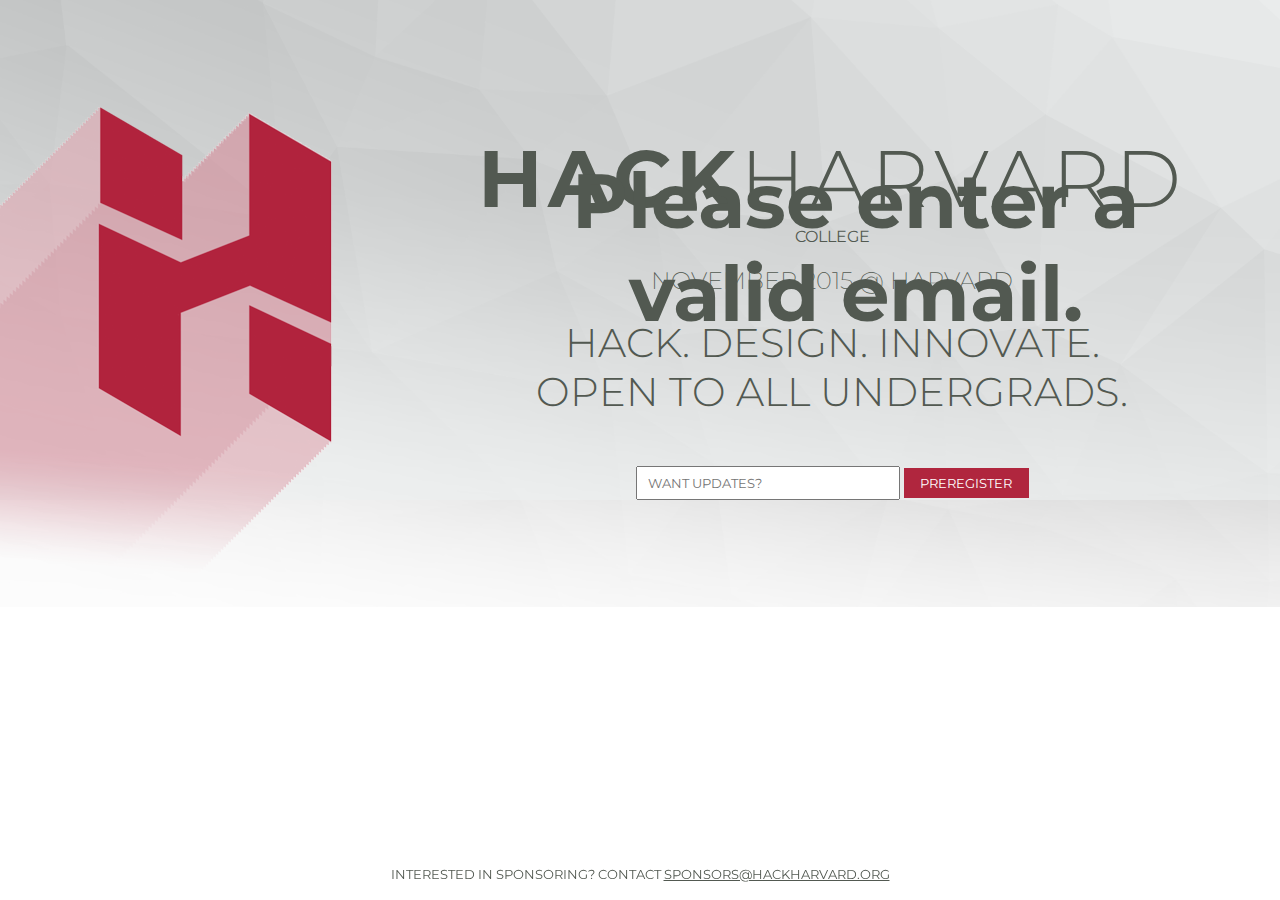
==== index.html @ fa5f6393 "test" ====
<!DOCTYPE html>
<html lang="en">
<head>
  <meta charset="utf-8">
  <meta http-equiv="X-UA-Compatible" content="IE=edge">
  <meta name="viewport" content="width=device-width, initial-scale=1">
  <meta name="description" content="HackHarvard - November 2015. Official page of the Harvard Hackathon">

  <title>HackHarvard</title>

  <link rel="stylesheet" href="//maxcdn.bootstrapcdn.com/font-awesome/4.3.0/css/font-awesome.min.css">
  <link rel="stylesheet" type="text/css" href="css/normalize.css">
  <link rel="stylesheet" type="text/css" href="css/main.css">
  <link href='//fonts.googleapis.com/css?family=Montserrat:400,700' rel='stylesheet' type='text/css'>
  <link rel="shortcut icon" href="img/logo-favicon.png" type="image/png">

  <!-- <link rel="apple-touch-icon" sizes="57x57" href="/apple-touch-icon-57x57.png">
  <link rel="apple-touch-icon" sizes="60x60" href="/apple-touch-icon-60x60.png">
  <link rel="apple-touch-icon" sizes="72x72" href="/apple-touch-icon-72x72.png">
  <link rel="apple-touch-icon" sizes="76x76" href="/apple-touch-icon-76x76.png">
  <link rel="apple-touch-icon" sizes="114x114" href="/apple-touch-icon-114x114.png">
  <link rel="apple-touch-icon" sizes="120x120" href="/apple-touch-icon-120x120.png">
  <link rel="apple-touch-icon" sizes="144x144" href="/apple-touch-icon-144x144.png">
  <link rel="apple-touch-icon" sizes="152x152" href="/apple-touch-icon-152x152.png">
  <link rel="apple-touch-icon" sizes="180x180" href="/apple-touch-icon-180x180.png">
  <link rel="icon" type="image/png" href="/favicon-32x32.png" sizes="32x32">
  <link rel="icon" type="image/png" href="/android-chrome-192x192.png" sizes="192x192">
  <link rel="icon" type="image/png" href="/favicon-96x96.png" sizes="96x96">
  <link rel="icon" type="image/png" href="/favicon-16x16.png" sizes="16x16">
  <link rel="manifest" href="/manifest.json">
  <meta name="msapplication-TileColor" content="#da532c">
  <meta name="msapplication-TileImage" content="/mstile-144x144.png">
  <meta name="theme-color" content="#ffffff"> -->
</head>

<body>
<header>
  <nav>
    <!-- placeholder for future expandability -->
  </nav>
</header>
<div id="wrapper">
  <div class="overlay">
    <section>
      <div id="logoWrapper">
        <img src="img/logoFinal.png" alt="Harvard Hackathon">
      </div>
      <div id="contentWrapper">
        <div id="validationHeader" class="fadeIn is-paused"><h1>Please enter a<br>valid email.</h1></div>
        <div class="frontPageHeading">
          <h1 id="primaryHeading" class="frontPageHeading"><span style="font-weight: 700">Hack</span><span
            style="font-weight:300">Harvard</span></h1><span>College</span>

          <h3 id="secondaryHeading" class="frontPageHeading">November 2015 @ Harvard</h3>

          <h2 id="tertiaryHeading" class="frontPageHeading">Hack. Design. Innovate.<br>Open To All Undergrads.
          </h2>
        </div>

        <form id="registration"
              action="//hackharvard.us11.list-manage.com/subscribe/post?u=c583025da1175423ed1d36b11&amp;id=26d9147d6b"
              method="post" name="mc-embedded-subscribe-form" class="validate" target="_blank" novalidate>
          <div id="mc_embed_signup_scroll">

            <label style="display: none;" for="emailForm">Email Address</label>
            <input id="emailForm" type="email" value="" name="EMAIL" class="required email"
                   placeholder="Want Updates?">

            <!-- real people should not fill this in and expect good things - do not remove this or risk form bot signups-->
            <div style="position: absolute; left: -5000px;">
              <input type="text" name="b_c583025da1175423ed1d36b11_26d9147d6b" tabindex="-1" value="">
            </div>
            <input type="submit" value="Preregister" name="subscribe" id="buttonForm" class="button">
          </div>
        </form>

      </div>
    </section>
    <footer>
      <p id="footerContact" class="frontPageHeading">Interested in sponsoring? Contact
        <a href="mailto:sponsors@hackharvard.org">sponsors@hackharvard.org</a>
      </p>
    </footer>
  </div>
</div>

</body>
</html>
---- css/main.css ----
/* CSS Main - Copyright, Jason Herrmann, June 5th, 2015 */
/* MAIN PAGE FORMATTING */
#wrapper {
  width: 100%;
  height: 100%;
  position: relative;
  margin: 0;
  padding: 0;
  background: url("../img/background-gradient.png") center center no-repeat;
  text-align: center;
  background-size: cover;
  overflow: hidden;
  z-index: 0;
}

.overlay {
  padding-top: 8%;
  position: relative;
  width: 100%;
  height: 100%;
  content: ' ';
  background-color: rgba(236, 240, 241, .55);
  z-index: 1;
  font-family: 'Montserrat', sans-serif;
  font-weight: 400;
}

#contentWrapper {
  position: relative;
  max-width: 70%;
  margin: 0;
  margin-left: 30%;
  -moz-animation-duration: 1s;
  -webkit-animation-duration: 1s;
  animation-duration: 1s;
  -moz-animation-name: headersEntrance;
  -webkit-animation-name: headersEntrance;
  animation-name: headersEntrance;
  z-index: 4;
}

#centralHeaderCover {
  position: absolute;
  opacity: 1;
  margin-left: 15%;
  color: rgba(82, 89, 81, 1);
  font-size: 74px;
}

#centralHeaderError {
  margin-left: -10%;
  font-size: 64px;
}

#validationHeader {
  position: absolute;
  z-index: 3;
  opacity: 1;
  margin-left: 21%;
  font-size: 2.4em;
  color: rgba(82, 89, 81, 1);
}

#returnButton {
  position: absolute;
  width: 50px;
  height: 50px;
  opacity: 1;
  margin-left: 48%;
  margin-top: 30%;
  color: rgba(82, 89, 81, 1);
}

a {
  color: inherit;
}

a:visited {
  color: inherit;
}

/* FORM SECTION */
input {
  text-transform: uppercase;
  line-height: normal;
  font-size: .8em;
}

#emailForm {
  width: 250px;
  height: 30px;
  padding: 0;
  padding-left: 10px;
  color: #5F605E;
}

#buttonForm {
  color: #FFFFFF;
  width: 125px;
  font-size: .8em;
  height: 30px;
  padding: 0;
  background: rgba(176, 38, 62, 1);
  border: none;
}

/* HEADING SECTION */
.frontPageHeading {
  color: rgba(82, 89, 81, 1);
  padding-top: 5px;
  margin: 0;
  text-transform: uppercase;
}

#primaryHeading {
  margin-top: 2%;
  font-size: 80px;
  font-weight: 400;
  letter-spacing: 5px;
}

#secondaryHeading {
  margin: 2%;
  margin-top: 15px;
  font-size: 24px;
  font-weight: 200;
}

#tertiaryHeading {
  font-size: 40px;
  margin-bottom: 50px;
  font-weight: 300;
}

/* LOGO SECTION */
#logoWrapper {
  position: relative;
  max-width: 30%;
  height: auto;
  margin-left: 0;
  margin-top: -4%;
  float: left;
  z-index: 4;
  -moz-animation-duration: 1.5s;
  -webkit-animation-duration: 1.5s;
  animation-duration: 1.5s;
  -moz-animation-name: logoEntrance;
  -webkit-animation-name: logoEntrance;
  animation-name: logoEntrance;
}

/* FOOTER SECTION */
footer {
  color: rgba(82, 89, 81, 1);
  font-size: .8em;
  margin-top: 13%;
  position: fixed;
  left: 0;
  right: 0;
  bottom: 2%;
}

#responsePage {
  position: absolute;
  margin-top: 30.1%;
  margin-left: 31.85%;
}

/* animation controllers */
.fadeIn {
  -moz-animation-duration: 1s;
  -webkit-animation-duration: 1s;
  animation-duration: 1s;
  -moz-animation-name: appear;
  -webkit-animation-name: appear;
  animation-name: appear;
}

.fadeOut {
  -moz-animation-duration: 1s;
  -webkit-animation-duration: 1s;
  animation-duration: 1s;
  -moz-animation-name: disappear;
  -webkit-animation-name: disappear;
  animation-name: disappear;
}

.is-paused {
  -moz-animation-play-state: paused;
  -webkit-animation-play-state: paused;
  animation-play-state: paused;
}

/* animations! - heare, we will use the css3 keyframes approach to animate sliding */
@keyframes headersEntrance {
  from {
    margin-left: 100%;
    width: 400%;
  }
  to {
    margin-left: 30%;
    width: 100%;
  }
}

@-moz-keyframes headersEntrance {
  from {
    margin-left: 100%;
    width: 400%;
  }
  to {
    margin-left: 30%;
    width: 100%;
  }
}

@-webkit-keyframes headersEntrance {
  from {
    margin-left: 100%;
    width: 400%;
  }
  to {
    margin-left: 30%;
    width: 100%;
  }
}

@keyframes logoEntrance {
  from {
    opacity: 0;
    margin-left: -50%;
  }
  to {
    opacity: 1;
    margin-left: 0;
  }
}

@-moz-keyframes logoEntrance {
  from {
    opacity: 0;
    margin-left: -50%;
  }
  to {
    opacity: 1;
    margin-left: 0;
  }
}

@-webkit-keyframes logoEntrance {
  from {
    opacity: 0;
    margin-left: -50%;
  }
  to {
    opacity: 1;
    margin-left: 0;
  }
}

@keyframes disappear {
  from {
    opacity: 1;
  }
  to {
    opacity: 0;
  }
}

@-moz-keyframes disappear {
  from {
    opacity: 1;
  }
  to {
    opacity: 0;
  }
}

@-webkit-keyframes disappear {
  from {
    opacity: 1;
  }
  to {
    opacity: 0;
  }
}

@keyframes appear {
  from {
    opacity: 0;
  }
  to {
    opacity: 1;
  }
}

@-moz-keyframes appear {
  from {
    opacity: 0;
  }
  to {
    opacity: 1;
  }
}

@-webkit-keyframes appear {
  from {
    opacity: 0;
  }
  to {
    opacity: 1;
  }
}
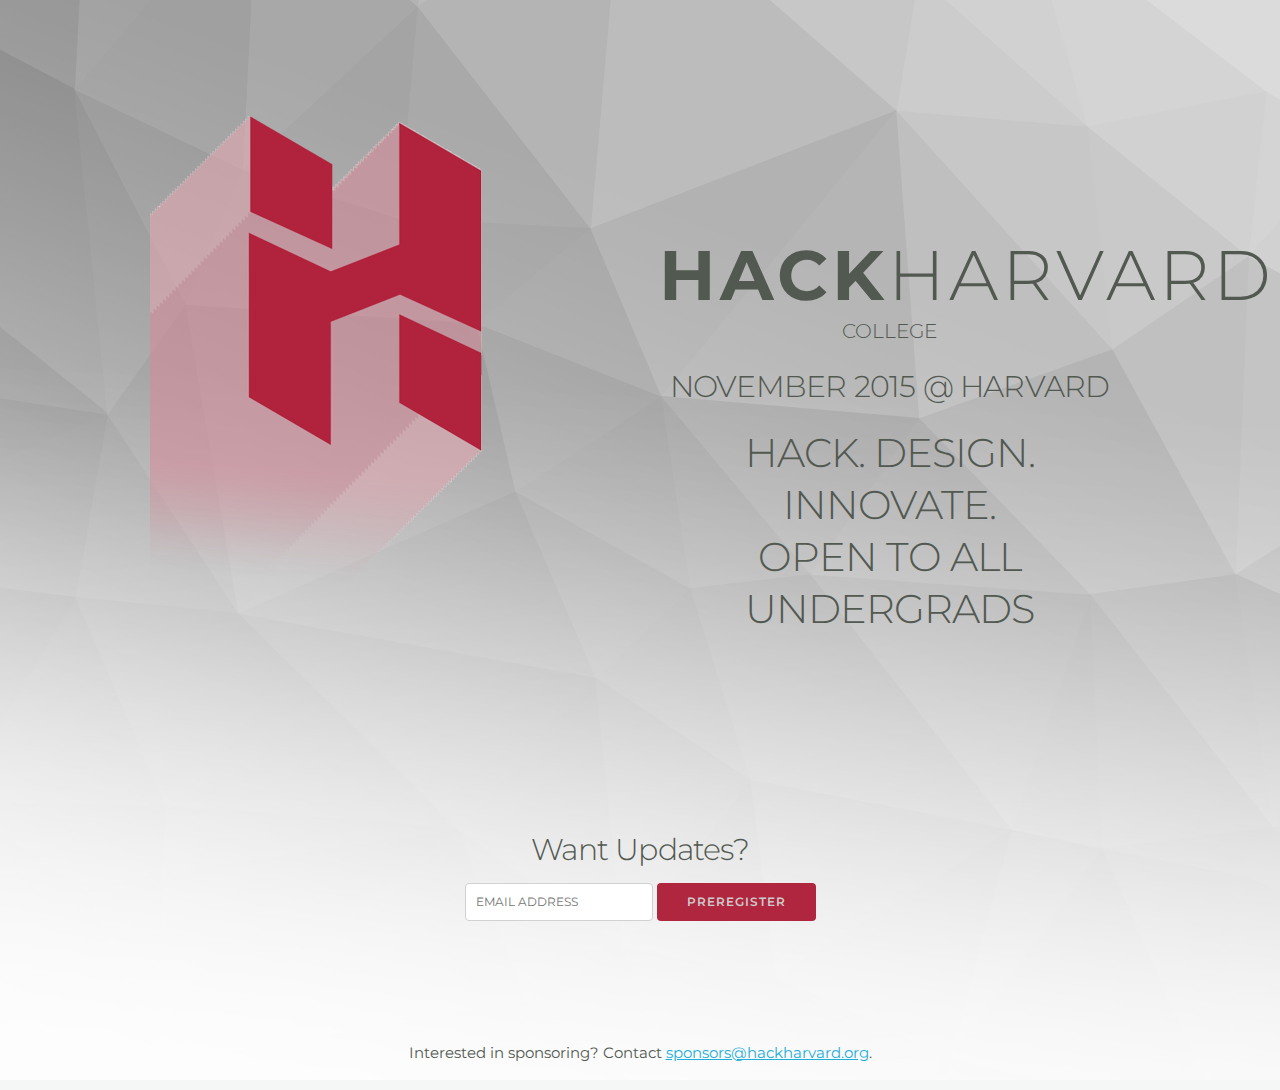
==== commit c808c33f: "Rewrite with skeleton" ====
--- a/index.html
+++ b/index.html
@@ -2,87 +2,77 @@
 <html lang="en">
 <head>
   <meta charset="utf-8">
+  <title>HackHarvard</title>
+
   <meta http-equiv="X-UA-Compatible" content="IE=edge">
   <meta name="viewport" content="width=device-width, initial-scale=1">
   <meta name="description" content="HackHarvard - November 2015. Official page of the Harvard Hackathon">
+  <meta name="author" content="HackHarvard College">
 
-  <title>HackHarvard</title>
+  <link rel="stylesheet" type="text/css" href="css/normalize.css">
+  <link rel="stylesheet" type="text/css" href="css/skeleton.css">
+  <link rel="stylesheet" type="text/css" href="css/main.css">
 
-  <link rel="stylesheet" href="//maxcdn.bootstrapcdn.com/font-awesome/4.3.0/css/font-awesome.min.css">
-  <link rel="stylesheet" type="text/css" href="css/normalize.css">
-  <link rel="stylesheet" type="text/css" href="css/main.css">
   <link href='//fonts.googleapis.com/css?family=Montserrat:400,700' rel='stylesheet' type='text/css'>
-  <link rel="shortcut icon" href="img/logo-favicon.png" type="image/png">
 
-  <!-- <link rel="apple-touch-icon" sizes="57x57" href="/apple-touch-icon-57x57.png">
-  <link rel="apple-touch-icon" sizes="60x60" href="/apple-touch-icon-60x60.png">
-  <link rel="apple-touch-icon" sizes="72x72" href="/apple-touch-icon-72x72.png">
-  <link rel="apple-touch-icon" sizes="76x76" href="/apple-touch-icon-76x76.png">
-  <link rel="apple-touch-icon" sizes="114x114" href="/apple-touch-icon-114x114.png">
-  <link rel="apple-touch-icon" sizes="120x120" href="/apple-touch-icon-120x120.png">
-  <link rel="apple-touch-icon" sizes="144x144" href="/apple-touch-icon-144x144.png">
-  <link rel="apple-touch-icon" sizes="152x152" href="/apple-touch-icon-152x152.png">
-  <link rel="apple-touch-icon" sizes="180x180" href="/apple-touch-icon-180x180.png">
-  <link rel="icon" type="image/png" href="/favicon-32x32.png" sizes="32x32">
-  <link rel="icon" type="image/png" href="/android-chrome-192x192.png" sizes="192x192">
-  <link rel="icon" type="image/png" href="/favicon-96x96.png" sizes="96x96">
-  <link rel="icon" type="image/png" href="/favicon-16x16.png" sizes="16x16">
+  <link rel="shortcut" href="img/logo-favicon.png" type="image/png">
+  <link rel="apple-touch-icon" sizes="57x57" href="/favicons/apple-touch-icon-57x57.png">
+  <link rel="apple-touch-icon" sizes="60x60" href="/favicons/apple-touch-icon-60x60.png">
+  <link rel="apple-touch-icon" sizes="72x72" href="/favicons/apple-touch-icon-72x72.png">
+  <link rel="apple-touch-icon" sizes="76x76" href="/favicons/apple-touch-icon-76x76.png">
+  <link rel="apple-touch-icon" sizes="114x114" href="/favicons/apple-touch-icon-114x114.png">
+  <link rel="apple-touch-icon" sizes="120x120" href="/favicons/apple-touch-icon-120x120.png">
+  <link rel="apple-touch-icon" sizes="144x144" href="/favicons/apple-touch-icon-144x144.png">
+  <link rel="apple-touch-icon" sizes="152x152" href="/favicons/apple-touch-icon-152x152.png">
+  <link rel="apple-touch-icon" sizes="180x180" href="/favicons/apple-touch-icon-180x180.png">
+  <link rel="icon" type="image/png" href="/favicons/favicon-32x32.png" sizes="32x32">
+  <link rel="icon" type="image/png" href="/favicons/android-chrome-192x192.png" sizes="192x192">
+  <link rel="icon" type="image/png" href="/favicons/favicon-96x96.png" sizes="96x96">
+  <link rel="icon" type="image/png" href="/favicons/favicon-16x16.png" sizes="16x16">
   <link rel="manifest" href="/manifest.json">
   <meta name="msapplication-TileColor" content="#da532c">
-  <meta name="msapplication-TileImage" content="/mstile-144x144.png">
-  <meta name="theme-color" content="#ffffff"> -->
+  <meta name="msapplication-TileImage" content="/favicons/mstile-144x144.png">
+  <meta name="theme-color" content="#ffffff">
 </head>
+<body>
 
-<body>
-<header>
-  <nav>
-    <!-- placeholder for future expandability -->
-  </nav>
-</header>
-<div id="wrapper">
-  <div class="overlay">
-    <section>
-      <div id="logoWrapper">
-        <img src="img/logoFinal.png" alt="Harvard Hackathon">
+<section class="section hero">
+  <div class="container">
+    <div class="row">
+      <div class="one-half column">
+        <img class="logo" src="img/logo.png" alt="HackHarvard Logo">
       </div>
-      <div id="contentWrapper">
-        <div id="validationHeader" class="fadeIn is-paused"><h1>Please enter a<br>valid email.</h1></div>
-        <div class="frontPageHeading">
-          <h1 id="primaryHeading" class="frontPageHeading"><span style="font-weight: 700">Hack</span><span
-            style="font-weight:300">Harvard</span></h1><span>College</span>
+      <div class="one-half column u-pull-right headings">
+        <h2 class="title"><strong>Hack</strong>Harvard</h2>
+        <h6 class="small">College</h6>
+        <h4 class="date">November 2015 @ Harvard</h4>
 
-          <h3 id="secondaryHeading" class="frontPageHeading">November 2015 @ Harvard</h3>
+        <h3 class="tagline">Hack. Design. Innovate.<br>Open To All Undergrads</h3>
+      </div>
+    </div>
+  </div>
+</section>
 
-          <h2 id="tertiaryHeading" class="frontPageHeading">Hack. Design. Innovate.<br>Open To All Undergrads.
-          </h2>
-        </div>
+<section class="section signup">
+  <div class="container">
+    <h4 class="section-heading">Want Updates?</h4>
 
-        <form id="registration"
-              action="//hackharvard.us11.list-manage.com/subscribe/post?u=c583025da1175423ed1d36b11&amp;id=26d9147d6b"
-              method="post" name="mc-embedded-subscribe-form" class="validate" target="_blank" novalidate>
-          <div id="mc_embed_signup_scroll">
+    <form action="//hackharvard.us11.list-manage.com/subscribe/post?u=c583025da1175423ed1d36b11&amp;id=26d9147d6b"
+          method="post" name="mc-embedded-subscribe-form" target="_blank" novalidate>
+      <input type="email" value="" name="EMAIL" placeholder="Email Address">
 
-            <label style="display: none;" for="emailForm">Email Address</label>
-            <input id="emailForm" type="email" value="" name="EMAIL" class="required email"
-                   placeholder="Want Updates?">
+      <!-- real people should not fill this in and expect good things - do not remove this or risk form bot signups-->
+      <div style="position: absolute; left: -5000px;">
+        <input type="text" name="b_c583025da1175423ed1d36b11_26d9147d6b" tabindex="-1" value="">
+      </div>
+      <input type="submit" value="Preregister" name="subscribe" class="button">
+    </form>
+  </div>
+</section>
 
-            <!-- real people should not fill this in and expect good things - do not remove this or risk form bot signups-->
-            <div style="position: absolute; left: -5000px;">
-              <input type="text" name="b_c583025da1175423ed1d36b11_26d9147d6b" tabindex="-1" value="">
-            </div>
-            <input type="submit" value="Preregister" name="subscribe" id="buttonForm" class="button">
-          </div>
-        </form>
-
-      </div>
-    </section>
-    <footer>
-      <p id="footerContact" class="frontPageHeading">Interested in sponsoring? Contact
-        <a href="mailto:sponsors@hackharvard.org">sponsors@hackharvard.org</a>
-      </p>
-    </footer>
-  </div>
-</div>
+<footer>
+  <p>Interested in sponsoring? Contact <a href="mailto:sponsors@hackharvard.org">sponsors@hackharvard.org</a>.</p>
+</footer>
 
 </body>
 </html>
--- a/css/skeleton.css
+++ b/css/skeleton.css
@@ -0,0 +1,418 @@
+/*
+* Skeleton V2.0.4
+* Copyright 2014, Dave Gamache
+* www.getskeleton.com
+* Free to use under the MIT license.
+* http://www.opensource.org/licenses/mit-license.php
+* 12/29/2014
+*/
+
+
+/* Table of contents
+––––––––––––––––––––––––––––––––––––––––––––––––––
+- Grid
+- Base Styles
+- Typography
+- Links
+- Buttons
+- Forms
+- Lists
+- Code
+- Tables
+- Spacing
+- Utilities
+- Clearing
+- Media Queries
+*/
+
+
+/* Grid
+–––––––––––––––––––––––––––––––––––––––––––––––––– */
+.container {
+  position: relative;
+  width: 100%;
+  max-width: 960px;
+  margin: 0 auto;
+  padding: 0 20px;
+  box-sizing: border-box; }
+.column,
+.columns {
+  width: 100%;
+  float: left;
+  box-sizing: border-box; }
+
+/* For devices larger than 400px */
+@media (min-width: 400px) {
+  .container {
+    width: 85%;
+    padding: 0; }
+}
+
+/* For devices larger than 550px */
+@media (min-width: 550px) {
+  .container {
+    width: 80%; }
+  .column,
+  .columns {
+    margin-left: 4%; }
+  .column:first-child,
+  .columns:first-child {
+    margin-left: 0; }
+
+  .one.column,
+  .one.columns                    { width: 4.66666666667%; }
+  .two.columns                    { width: 13.3333333333%; }
+  .three.columns                  { width: 22%;            }
+  .four.columns                   { width: 30.6666666667%; }
+  .five.columns                   { width: 39.3333333333%; }
+  .six.columns                    { width: 48%;            }
+  .seven.columns                  { width: 56.6666666667%; }
+  .eight.columns                  { width: 65.3333333333%; }
+  .nine.columns                   { width: 74.0%;          }
+  .ten.columns                    { width: 82.6666666667%; }
+  .eleven.columns                 { width: 91.3333333333%; }
+  .twelve.columns                 { width: 100%; margin-left: 0; }
+
+  .one-third.column               { width: 30.6666666667%; }
+  .two-thirds.column              { width: 65.3333333333%; }
+
+  .one-half.column                { width: 48%; }
+
+  /* Offsets */
+  .offset-by-one.column,
+  .offset-by-one.columns          { margin-left: 8.66666666667%; }
+  .offset-by-two.column,
+  .offset-by-two.columns          { margin-left: 17.3333333333%; }
+  .offset-by-three.column,
+  .offset-by-three.columns        { margin-left: 26%;            }
+  .offset-by-four.column,
+  .offset-by-four.columns         { margin-left: 34.6666666667%; }
+  .offset-by-five.column,
+  .offset-by-five.columns         { margin-left: 43.3333333333%; }
+  .offset-by-six.column,
+  .offset-by-six.columns          { margin-left: 52%;            }
+  .offset-by-seven.column,
+  .offset-by-seven.columns        { margin-left: 60.6666666667%; }
+  .offset-by-eight.column,
+  .offset-by-eight.columns        { margin-left: 69.3333333333%; }
+  .offset-by-nine.column,
+  .offset-by-nine.columns         { margin-left: 78.0%;          }
+  .offset-by-ten.column,
+  .offset-by-ten.columns          { margin-left: 86.6666666667%; }
+  .offset-by-eleven.column,
+  .offset-by-eleven.columns       { margin-left: 95.3333333333%; }
+
+  .offset-by-one-third.column,
+  .offset-by-one-third.columns    { margin-left: 34.6666666667%; }
+  .offset-by-two-thirds.column,
+  .offset-by-two-thirds.columns   { margin-left: 69.3333333333%; }
+
+  .offset-by-one-half.column,
+  .offset-by-one-half.columns     { margin-left: 52%; }
+
+}
+
+
+/* Base Styles
+–––––––––––––––––––––––––––––––––––––––––––––––––– */
+/* NOTE
+html is set to 62.5% so that all the REM measurements throughout Skeleton
+are based on 10px sizing. So basically 1.5rem = 15px :) */
+html {
+  font-size: 62.5%; }
+body {
+  font-size: 1.5em; /* currently ems cause chrome bug misinterpreting rems on body element */
+  line-height: 1.6;
+  font-weight: 400;
+  font-family: "Raleway", "HelveticaNeue", "Helvetica Neue", Helvetica, Arial, sans-serif;
+  color: #222; }
+
+
+/* Typography
+–––––––––––––––––––––––––––––––––––––––––––––––––– */
+h1, h2, h3, h4, h5, h6 {
+  margin-top: 0;
+  margin-bottom: 2rem;
+  font-weight: 300; }
+h1 { font-size: 4.0rem; line-height: 1.2;  letter-spacing: -.1rem;}
+h2 { font-size: 3.6rem; line-height: 1.25; letter-spacing: -.1rem; }
+h3 { font-size: 3.0rem; line-height: 1.3;  letter-spacing: -.1rem; }
+h4 { font-size: 2.4rem; line-height: 1.35; letter-spacing: -.08rem; }
+h5 { font-size: 1.8rem; line-height: 1.5;  letter-spacing: -.05rem; }
+h6 { font-size: 1.5rem; line-height: 1.6;  letter-spacing: 0; }
+
+/* Larger than phablet */
+@media (min-width: 550px) {
+  h1 { font-size: 5.0rem; }
+  h2 { font-size: 4.2rem; }
+  h3 { font-size: 3.6rem; }
+  h4 { font-size: 3.0rem; }
+  h5 { font-size: 2.4rem; }
+  h6 { font-size: 1.5rem; }
+}
+
+p {
+  margin-top: 0; }
+
+
+/* Links
+–––––––––––––––––––––––––––––––––––––––––––––––––– */
+a {
+  color: #1EAEDB; }
+a:hover {
+  color: #0FA0CE; }
+
+
+/* Buttons
+–––––––––––––––––––––––––––––––––––––––––––––––––– */
+.button,
+button,
+input[type="submit"],
+input[type="reset"],
+input[type="button"] {
+  display: inline-block;
+  height: 38px;
+  padding: 0 30px;
+  color: #555;
+  text-align: center;
+  font-size: 11px;
+  font-weight: 600;
+  line-height: 38px;
+  letter-spacing: .1rem;
+  text-transform: uppercase;
+  text-decoration: none;
+  white-space: nowrap;
+  background-color: transparent;
+  border-radius: 4px;
+  border: 1px solid #bbb;
+  cursor: pointer;
+  box-sizing: border-box; }
+.button:hover,
+button:hover,
+input[type="submit"]:hover,
+input[type="reset"]:hover,
+input[type="button"]:hover,
+.button:focus,
+button:focus,
+input[type="submit"]:focus,
+input[type="reset"]:focus,
+input[type="button"]:focus {
+  color: #333;
+  border-color: #888;
+  outline: 0; }
+.button.button-primary,
+button.button-primary,
+input[type="submit"].button-primary,
+input[type="reset"].button-primary,
+input[type="button"].button-primary {
+  color: #FFF;
+  background-color: #33C3F0;
+  border-color: #33C3F0; }
+.button.button-primary:hover,
+button.button-primary:hover,
+input[type="submit"].button-primary:hover,
+input[type="reset"].button-primary:hover,
+input[type="button"].button-primary:hover,
+.button.button-primary:focus,
+button.button-primary:focus,
+input[type="submit"].button-primary:focus,
+input[type="reset"].button-primary:focus,
+input[type="button"].button-primary:focus {
+  color: #FFF;
+  background-color: #1EAEDB;
+  border-color: #1EAEDB; }
+
+
+/* Forms
+–––––––––––––––––––––––––––––––––––––––––––––––––– */
+input[type="email"],
+input[type="number"],
+input[type="search"],
+input[type="text"],
+input[type="tel"],
+input[type="url"],
+input[type="password"],
+textarea,
+select {
+  height: 38px;
+  padding: 6px 10px; /* The 6px vertically centers text on FF, ignored by Webkit */
+  background-color: #fff;
+  border: 1px solid #D1D1D1;
+  border-radius: 4px;
+  box-shadow: none;
+  box-sizing: border-box; }
+/* Removes awkward default styles on some inputs for iOS */
+input[type="email"],
+input[type="number"],
+input[type="search"],
+input[type="text"],
+input[type="tel"],
+input[type="url"],
+input[type="password"],
+textarea {
+  -webkit-appearance: none;
+  -moz-appearance: none;
+  appearance: none; }
+textarea {
+  min-height: 65px;
+  padding-top: 6px;
+  padding-bottom: 6px; }
+input[type="email"]:focus,
+input[type="number"]:focus,
+input[type="search"]:focus,
+input[type="text"]:focus,
+input[type="tel"]:focus,
+input[type="url"]:focus,
+input[type="password"]:focus,
+textarea:focus,
+select:focus {
+  border: 1px solid #33C3F0;
+  outline: 0; }
+label,
+legend {
+  display: block;
+  margin-bottom: .5rem;
+  font-weight: 600; }
+fieldset {
+  padding: 0;
+  border-width: 0; }
+input[type="checkbox"],
+input[type="radio"] {
+  display: inline; }
+label > .label-body {
+  display: inline-block;
+  margin-left: .5rem;
+  font-weight: normal; }
+
+
+/* Lists
+–––––––––––––––––––––––––––––––––––––––––––––––––– */
+ul {
+  list-style: circle inside; }
+ol {
+  list-style: decimal inside; }
+ol, ul {
+  padding-left: 0;
+  margin-top: 0; }
+ul ul,
+ul ol,
+ol ol,
+ol ul {
+  margin: 1.5rem 0 1.5rem 3rem;
+  font-size: 90%; }
+li {
+  margin-bottom: 1rem; }
+
+
+/* Code
+–––––––––––––––––––––––––––––––––––––––––––––––––– */
+code {
+  padding: .2rem .5rem;
+  margin: 0 .2rem;
+  font-size: 90%;
+  white-space: nowrap;
+  background: #F1F1F1;
+  border: 1px solid #E1E1E1;
+  border-radius: 4px; }
+pre > code {
+  display: block;
+  padding: 1rem 1.5rem;
+  white-space: pre; }
+
+
+/* Tables
+–––––––––––––––––––––––––––––––––––––––––––––––––– */
+th,
+td {
+  padding: 12px 15px;
+  text-align: left;
+  border-bottom: 1px solid #E1E1E1; }
+th:first-child,
+td:first-child {
+  padding-left: 0; }
+th:last-child,
+td:last-child {
+  padding-right: 0; }
+
+
+/* Spacing
+–––––––––––––––––––––––––––––––––––––––––––––––––– */
+button,
+.button {
+  margin-bottom: 1rem; }
+input,
+textarea,
+select,
+fieldset {
+  margin-bottom: 1.5rem; }
+pre,
+blockquote,
+dl,
+figure,
+table,
+p,
+ul,
+ol,
+form {
+  margin-bottom: 2.5rem; }
+
+
+/* Utilities
+–––––––––––––––––––––––––––––––––––––––––––––––––– */
+.u-full-width {
+  width: 100%;
+  box-sizing: border-box; }
+.u-max-full-width {
+  max-width: 100%;
+  box-sizing: border-box; }
+.u-pull-right {
+  float: right; }
+.u-pull-left {
+  float: left; }
+
+
+/* Misc
+–––––––––––––––––––––––––––––––––––––––––––––––––– */
+hr {
+  margin-top: 3rem;
+  margin-bottom: 3.5rem;
+  border-width: 0;
+  border-top: 1px solid #E1E1E1; }
+
+
+/* Clearing
+–––––––––––––––––––––––––––––––––––––––––––––––––– */
+
+/* Self Clearing Goodness */
+.container:after,
+.row:after,
+.u-cf {
+  content: "";
+  display: table;
+  clear: both; }
+
+
+/* Media Queries
+–––––––––––––––––––––––––––––––––––––––––––––––––– */
+/*
+Note: The best way to structure the use of media queries is to create the queries
+near the relevant code. For example, if you wanted to change the styles for buttons
+on small devices, paste the mobile query code up in the buttons section and style it
+there.
+*/
+
+
+/* Larger than mobile */
+@media (min-width: 400px) {}
+
+/* Larger than phablet (also point when grid becomes active) */
+@media (min-width: 550px) {}
+
+/* Larger than tablet */
+@media (min-width: 750px) {}
+
+/* Larger than desktop */
+@media (min-width: 1000px) {}
+
+/* Larger than Desktop HD */
+@media (min-width: 1200px) {}
--- a/css/main.css
+++ b/css/main.css
@@ -1,172 +1,98 @@
 /* CSS Main - Copyright, Jason Herrmann, June 5th, 2015 */
-/* MAIN PAGE FORMATTING */
-#wrapper {
-  width: 100%;
-  height: 100%;
-  position: relative;
-  margin: 0;
-  padding: 0;
-  background: url("../img/background-gradient.png") center center no-repeat;
+
+/* Shared
+–––––––––––––––––––––––––––––––––––––––––––––––––– */
+body {
   text-align: center;
   background-size: cover;
-  overflow: hidden;
-  z-index: 0;
-}
-
-.overlay {
-  padding-top: 8%;
-  position: relative;
-  width: 100%;
-  height: 100%;
-  content: ' ';
-  background-color: rgba(236, 240, 241, .55);
-  z-index: 1;
-  font-family: 'Montserrat', sans-serif;
+  background: rgba(236, 240, 241, .55) url("../img/background-gradient.png") no-repeat top center;
+  font-family: 'Montserrat', Helvetica, sans-serif;
   font-weight: 400;
-}
-
-#contentWrapper {
-  position: relative;
-  max-width: 70%;
+  color: #525951;
+}
+
+/* Sections
+–––––––––––––––––––––––––––––––––––––––––––––––––– */
+.section {
+  padding: 8rem 0 7rem;
+  text-align: center;
+}
+
+.section-heading {
+  margin-bottom: 1.2rem;
+}
+
+/* Hero
+–––––––––––––––––––––––––––––––––––––––––––––––––– */
+.logo {
+  max-width: 80%;
+  margin: 0 auto -6rem;
+  -moz-animation-duration: 1.5s;
+  -webkit-animation-duration: 1.5s;
+  animation-duration: 1.5s;
+  -moz-animation-name: logoEntrance;
+  -webkit-animation-name: logoEntrance;
+  animation-name: logoEntrance;
+}
+
+/* Content column */
+.hero .headings {
+  padding-top: 1rem;
   margin: 0;
-  margin-left: 30%;
+  text-align: center;
+  text-transform: uppercase;
   -moz-animation-duration: 1s;
   -webkit-animation-duration: 1s;
   animation-duration: 1s;
   -moz-animation-name: headersEntrance;
   -webkit-animation-name: headersEntrance;
   animation-name: headersEntrance;
-  z-index: 4;
-}
-
-#centralHeaderCover {
-  position: absolute;
-  opacity: 1;
-  margin-left: 15%;
-  color: rgba(82, 89, 81, 1);
-  font-size: 74px;
-}
-
-#centralHeaderError {
-  margin-left: -10%;
-  font-size: 64px;
-}
-
-#validationHeader {
-  position: absolute;
-  z-index: 3;
-  opacity: 1;
-  margin-left: 21%;
-  font-size: 2.4em;
-  color: rgba(82, 89, 81, 1);
-}
-
-#returnButton {
-  position: absolute;
-  width: 50px;
-  height: 50px;
-  opacity: 1;
-  margin-left: 48%;
-  margin-top: 30%;
-  color: rgba(82, 89, 81, 1);
-}
-
-a {
-  color: inherit;
-}
-
-a:visited {
-  color: inherit;
-}
-
-/* FORM SECTION */
-input {
+}
+
+.hero .title {
+  margin: 0.2rem auto 0;
+  font-size: 7rem;
+  letter-spacing: 0.4rem;
+}
+
+.hero .small {
+  margin-top: -0.5rem;
+  font-size: 2rem;
+}
+
+.hero .date {
+  font-size: 3rem;
+  margin-top: 1.5rem;
+}
+
+.hero .tagline {
+  font-size: 4rem;
+  margin-bottom: 4rem;
+}
+
+/* Signup
+–––––––––––––––––––––––––––––––––––––––––––––––––– */
+
+.signup input {
   text-transform: uppercase;
   line-height: normal;
-  font-size: .8em;
-}
-
-#emailForm {
-  width: 250px;
-  height: 30px;
-  padding: 0;
-  padding-left: 10px;
-  color: #5F605E;
-}
-
-#buttonForm {
-  color: #FFFFFF;
-  width: 125px;
-  font-size: .8em;
-  height: 30px;
-  padding: 0;
-  background: rgba(176, 38, 62, 1);
+  font-size: 1.2rem;
+}
+
+.signup .button {
+  color: #ccc;
+  background-color: #b0263e;
   border: none;
-}
-
-/* HEADING SECTION */
-.frontPageHeading {
-  color: rgba(82, 89, 81, 1);
-  padding-top: 5px;
-  margin: 0;
-  text-transform: uppercase;
-}
-
-#primaryHeading {
-  margin-top: 2%;
-  font-size: 80px;
-  font-weight: 400;
-  letter-spacing: 5px;
-}
-
-#secondaryHeading {
-  margin: 2%;
-  margin-top: 15px;
-  font-size: 24px;
-  font-weight: 200;
-}
-
-#tertiaryHeading {
-  font-size: 40px;
-  margin-bottom: 50px;
-  font-weight: 300;
-}
-
-/* LOGO SECTION */
-#logoWrapper {
-  position: relative;
-  max-width: 30%;
-  height: auto;
-  margin-left: 0;
-  margin-top: -4%;
-  float: left;
-  z-index: 4;
-  -moz-animation-duration: 1.5s;
-  -webkit-animation-duration: 1.5s;
-  animation-duration: 1.5s;
-  -moz-animation-name: logoEntrance;
-  -webkit-animation-name: logoEntrance;
-  animation-name: logoEntrance;
-}
-
-/* FOOTER SECTION */
-footer {
-  color: rgba(82, 89, 81, 1);
-  font-size: .8em;
-  margin-top: 13%;
-  position: fixed;
-  left: 0;
-  right: 0;
-  bottom: 2%;
-}
-
-#responsePage {
-  position: absolute;
-  margin-top: 30.1%;
-  margin-left: 31.85%;
-}
-
-/* animation controllers */
+  transition: all .3s;
+}
+
+.signup .button:hover {
+  color: #fff;
+  background-color: #d6314a;
+}
+
+/* Animation Controllers
+–––––––––––––––––––––––––––––––––––––––––––––––––– */
 .fadeIn {
   -moz-animation-duration: 1s;
   -webkit-animation-duration: 1s;
@@ -191,7 +117,8 @@
   animation-play-state: paused;
 }
 
-/* animations! - heare, we will use the css3 keyframes approach to animate sliding */
+/* Animations
+–––––––––––––––––––––––––––––––––––––––––––––––––– */
 @keyframes headersEntrance {
   from {
     margin-left: 100%;
@@ -311,3 +238,86 @@
     opacity: 1;
   }
 }
+
+/* Media Queries - CSS for specific screen sizes
+–––––––––––––––––––––––––––––––––––––––––––––––––– */
+
+/* Bigger than 550 */
+@media (min-width: 550px) {
+  .section {
+    padding: 12rem 0 11rem;
+  }
+
+  .hero {
+    padding-bottom: 12rem;
+    text-align: left;
+    height: 165px;
+  }
+
+  .logo {
+    position: absolute;
+    top: -7rem;
+    left: -3rem;
+    max-height: 362px;
+    z-index: 3;
+  }
+
+  .hero-heading {
+    font-size: 2.4rem;
+  }
+}
+
+/* Bigger than 750 */
+@media (min-width: 750px) {
+  .hero {
+    height: 190px;
+  }
+
+  .hero-heading {
+    font-size: 2.6rem;
+  }
+
+  .section {
+    padding: 14rem 0 15rem;
+  }
+
+  .hero {
+    padding: 16rem 0 14rem;
+  }
+
+  .section-description {
+    max-width: 60%;
+    margin-left: auto;
+    margin-right: auto;
+  }
+
+  .logo {
+    top: -14rem;
+    left: -1rem;
+    max-height: 510px;
+  }
+
+  .signup {
+    padding: 15rem 0 8rem;
+  }
+}
+
+/* Bigger than 1000 */
+@media (min-width: 1000px) {
+  .section {
+    padding: 20rem 0 8rem;
+  }
+
+  .hero {
+    padding: 22rem 0;
+  }
+
+  .hero-heading {
+    font-size: 3.0rem;
+  }
+
+  .logo {
+    top: -16rem;
+    max-height: 615px;
+  }
+}
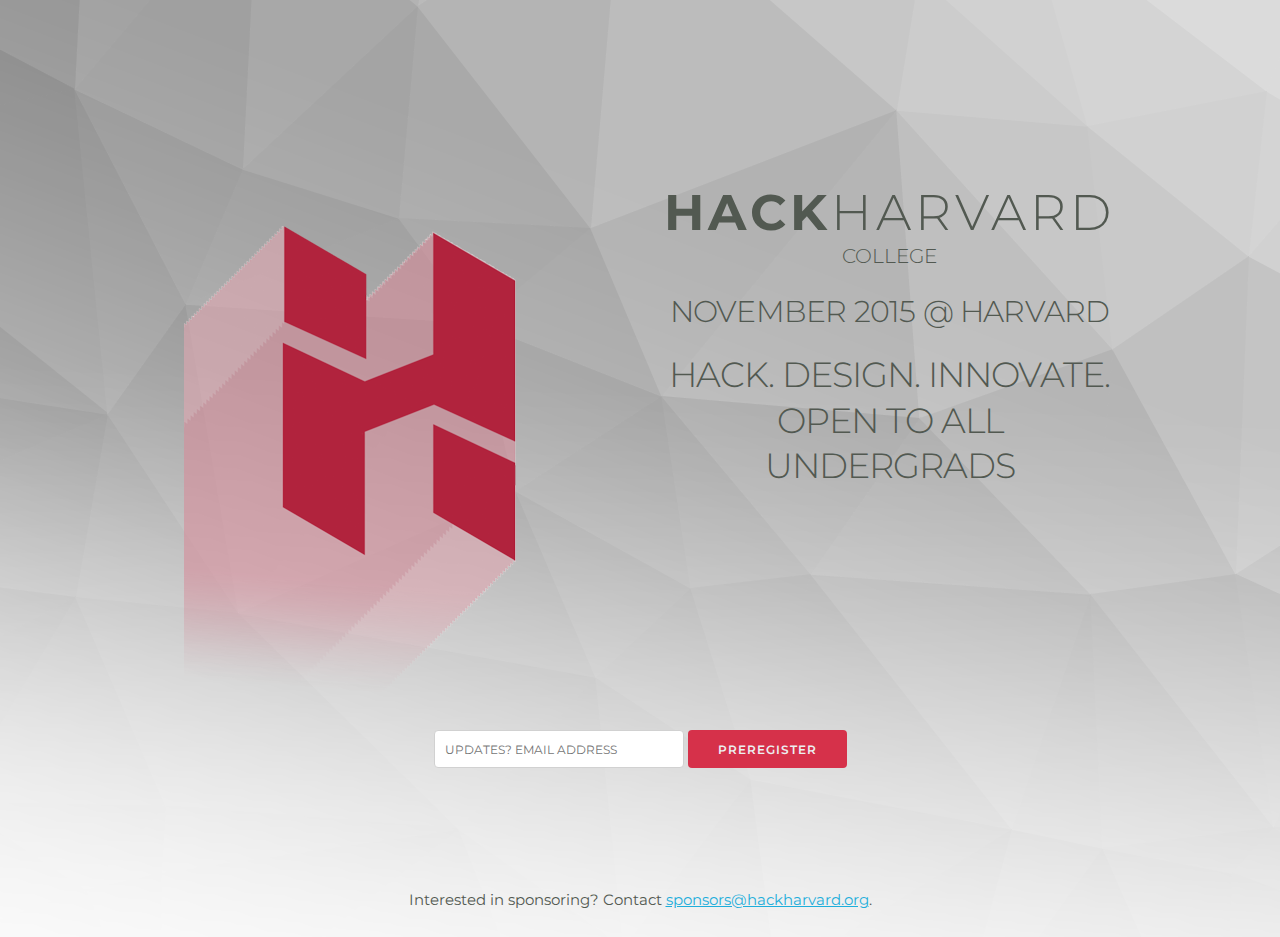
==== commit a5e20893: "Mobile site" ====
--- a/index.html
+++ b/index.html
@@ -8,6 +8,7 @@
   <meta name="viewport" content="width=device-width, initial-scale=1">
   <meta name="description" content="HackHarvard - November 2015. Official page of the Harvard Hackathon">
   <meta name="author" content="HackHarvard College">
+  <!-- site coded by Jason Herrmann and the HackHarvard Hackathon organization -->
 
   <link rel="stylesheet" type="text/css" href="css/normalize.css">
   <link rel="stylesheet" type="text/css" href="css/skeleton.css">
@@ -35,7 +36,6 @@
   <meta name="theme-color" content="#ffffff">
 </head>
 <body>
-
 <section class="section hero">
   <div class="container">
     <div class="row">
@@ -43,36 +43,31 @@
         <img class="logo" src="img/logo.png" alt="HackHarvard Logo">
       </div>
       <div class="one-half column u-pull-right headings">
-        <h2 class="title"><strong>Hack</strong>Harvard</h2>
-        <h6 class="small">College</h6>
-        <h4 class="date">November 2015 @ Harvard</h4>
+        <h2 class="hero-title"><strong>Hack</strong>Harvard</h2>
+        <h6 class="hero-small">College</h6>
+        <h4 class="hero-date">November 2015 @ Harvard</h4>
 
-        <h3 class="tagline">Hack. Design. Innovate.<br>Open To All Undergrads</h3>
+        <h3 class="hero-tagline">Hack. Design. Innovate.<br>Open To All Undergrads</h3>
       </div>
     </div>
   </div>
 </section>
 
 <section class="section signup">
-  <div class="container">
-    <h4 class="section-heading">Want Updates?</h4>
+  <form action="//hackharvard.us11.list-manage.com/subscribe/post?u=c583025da1175423ed1d36b11&amp;id=26d9147d6b"
+        method="post" name="mc-embedded-subscribe-form" target="_blank" novalidate>
+    <input type="email" value="" name="EMAIL" class="form-textbox" placeholder="Updates? Email Address">
 
-    <form action="//hackharvard.us11.list-manage.com/subscribe/post?u=c583025da1175423ed1d36b11&amp;id=26d9147d6b"
-          method="post" name="mc-embedded-subscribe-form" target="_blank" novalidate>
-      <input type="email" value="" name="EMAIL" placeholder="Email Address">
-
-      <!-- real people should not fill this in and expect good things - do not remove this or risk form bot signups-->
-      <div style="position: absolute; left: -5000px;">
-        <input type="text" name="b_c583025da1175423ed1d36b11_26d9147d6b" tabindex="-1" value="">
-      </div>
-      <input type="submit" value="Preregister" name="subscribe" class="button">
-    </form>
-  </div>
+    <!-- real people should not fill this in and expect good things - do not remove this or risk form bot signups-->
+    <div style="position: absolute; left: -5000px;">
+      <input type="text" name="b_c583025da1175423ed1d36b11_26d9147d6b" tabindex="-1" value="">
+    </div>
+    <input type="submit" value="Preregister" name="subscribe" class="button">
+  </form>
 </section>
 
 <footer>
   <p>Interested in sponsoring? Contact <a href="mailto:sponsors@hackharvard.org">sponsors@hackharvard.org</a>.</p>
 </footer>
-
 </body>
 </html>
--- a/css/main.css
+++ b/css/main.css
@@ -1,5 +1,3 @@
-/* CSS Main - Copyright, Jason Herrmann, June 5th, 2015 */
-
 /* Shared
 –––––––––––––––––––––––––––––––––––––––––––––––––– */
 body {
@@ -26,13 +24,14 @@
 –––––––––––––––––––––––––––––––––––––––––––––––––– */
 .logo {
   max-width: 80%;
-  margin: 0 auto -6rem;
+  margin-left: -16%;
   -moz-animation-duration: 1.5s;
   -webkit-animation-duration: 1.5s;
   animation-duration: 1.5s;
   -moz-animation-name: logoEntrance;
   -webkit-animation-name: logoEntrance;
   animation-name: logoEntrance;
+  transition: all 0.5s;
 }
 
 /* Content column */
@@ -41,37 +40,28 @@
   margin: 0;
   text-align: center;
   text-transform: uppercase;
-  -moz-animation-duration: 1s;
-  -webkit-animation-duration: 1s;
-  animation-duration: 1s;
-  -moz-animation-name: headersEntrance;
-  -webkit-animation-name: headersEntrance;
-  animation-name: headersEntrance;
-}
-
-.hero .title {
-  margin: 0.2rem auto 0;
-  font-size: 7rem;
-  letter-spacing: 0.4rem;
-}
-
-.hero .small {
-  margin-top: -0.5rem;
-  font-size: 2rem;
-}
-
-.hero .date {
-  font-size: 3rem;
-  margin-top: 1.5rem;
-}
-
-.hero .tagline {
-  font-size: 4rem;
-  margin-bottom: 4rem;
+  float: right;
+  -moz-animation-duration: 3s;
+  -webkit-animation-duration: 3s;
+  animation-duration: 3s;
+  -moz-animation-name: appear;
+  -webkit-animation-name: appear;
+  animation-name: appear;
 }
 
 /* Signup
 –––––––––––––––––––––––––––––––––––––––––––––––––– */
+.signup {
+  -moz-animation-delay: 2s;
+  -webkit-animation-delay: 2s;
+  animation-delay: 2s;
+  -moz-animation-duration: 3s;
+  -webkit-animation-duration: 3s;
+  animation-duration: 3s;
+  -moz-animation-name: appear;
+  -webkit-animation-name: appear;
+  animation-name: appear;
+}
 
 .signup input {
   text-transform: uppercase;
@@ -79,109 +69,53 @@
   font-size: 1.2rem;
 }
 
+.signup .form-textbox {
+  width: 25rem;
+}
+
 .signup .button {
-  color: #ccc;
-  background-color: #b0263e;
+  color: rgba(236, 240, 241, 1);
+  background-color: #d6314a;
   border: none;
   transition: all .3s;
 }
 
 .signup .button:hover {
-  color: #fff;
-  background-color: #d6314a;
-}
-
-/* Animation Controllers
-–––––––––––––––––––––––––––––––––––––––––––––––––– */
-.fadeIn {
-  -moz-animation-duration: 1s;
-  -webkit-animation-duration: 1s;
-  animation-duration: 1s;
-  -moz-animation-name: appear;
-  -webkit-animation-name: appear;
-  animation-name: appear;
-}
-
-.fadeOut {
-  -moz-animation-duration: 1s;
-  -webkit-animation-duration: 1s;
-  animation-duration: 1s;
-  -moz-animation-name: disappear;
-  -webkit-animation-name: disappear;
-  animation-name: disappear;
-}
-
-.is-paused {
-  -moz-animation-play-state: paused;
-  -webkit-animation-play-state: paused;
-  animation-play-state: paused;
+  background-color: #b0263e;
 }
 
 /* Animations
 –––––––––––––––––––––––––––––––––––––––––––––––––– */
-@keyframes headersEntrance {
-  from {
-    margin-left: 100%;
-    width: 400%;
-  }
-  to {
-    margin-left: 30%;
-    width: 100%;
-  }
-}
-
-@-moz-keyframes headersEntrance {
-  from {
-    margin-left: 100%;
-    width: 400%;
-  }
-  to {
-    margin-left: 30%;
-    width: 100%;
-  }
-}
-
-@-webkit-keyframes headersEntrance {
-  from {
-    margin-left: 100%;
-    width: 400%;
-  }
-  to {
-    margin-left: 30%;
-    width: 100%;
-  }
-}
-
 @keyframes logoEntrance {
   from {
     opacity: 0;
-    margin-left: -50%;
-  }
-  to {
-    opacity: 1;
-    margin-left: 0;
+    margin-left: -100%;
+  }
+  to {
+    opacity: 1;
+    margin-left: -16%;
   }
 }
 
 @-moz-keyframes logoEntrance {
   from {
     opacity: 0;
-    margin-left: -50%;
-  }
-  to {
-    opacity: 1;
-    margin-left: 0;
+    margin-left: -100%;
+  }
+  to {
+    opacity: 1;
+    margin-left: -16%;
   }
 }
 
 @-webkit-keyframes logoEntrance {
   from {
     opacity: 0;
-    margin-left: -50%;
-  }
-  to {
-    opacity: 1;
-    margin-left: 0;
+    margin-left: -100%;
+  }
+  to {
+    opacity: 1;
+    margin-left: -16%;
   }
 }
 
@@ -250,20 +184,23 @@
 
   .hero {
     padding-bottom: 12rem;
-    text-align: left;
-    height: 165px;
+  }
+
+  .hero-title {
+    font-size: 3.6rem;
   }
 
   .logo {
-    position: absolute;
-    top: -7rem;
-    left: -3rem;
+    /*position: absolute;*/
+    /*top: 7rem;*/
+    /*left: 3rem;*/
+    /*margin: 0 auto;*/
     max-height: 362px;
-    z-index: 3;
-  }
-
-  .hero-heading {
-    font-size: 2.4rem;
+    /*z-index: 3;*/
+  }
+
+  .hero-title {
+    font-size: 3rem;
   }
 }
 
@@ -292,8 +229,8 @@
   }
 
   .logo {
-    top: -14rem;
-    left: -1rem;
+    /*top: 12rem;*/
+    /*left: 8rem;*/
     max-height: 510px;
   }
 
@@ -309,15 +246,31 @@
   }
 
   .hero {
-    padding: 22rem 0;
-  }
-
-  .hero-heading {
-    font-size: 3.0rem;
+    padding: 17rem 0;
+  }
+
+  .hero-title {
+    margin: 0.2rem auto 0;
+    font-size: 5rem;
+    letter-spacing: 0.4rem;
+  }
+
+  .hero-small {
+    margin-top: -0.5rem;
+    font-size: 2rem;
+  }
+
+  .hero-date {
+    font-size: 3rem;
+    margin-top: 1.5rem;
+  }
+
+  .hero-tagline {
+    font-size: 3.5rem;
+    margin-bottom: 4rem;
   }
 
   .logo {
-    top: -16rem;
     max-height: 615px;
   }
 }
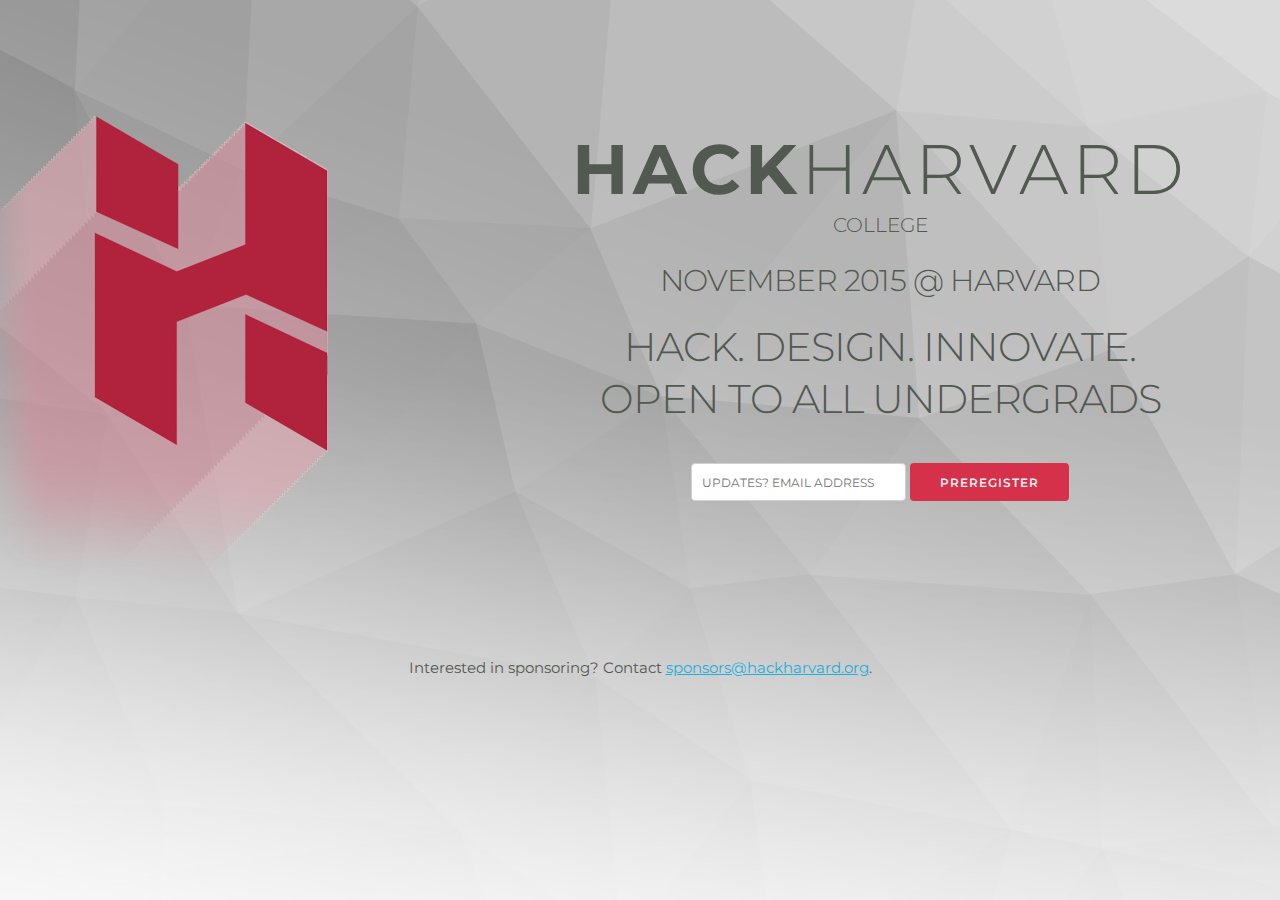
==== commit 2767c562: "css updates" ====
--- a/index.html
+++ b/index.html
@@ -7,8 +7,7 @@
   <meta http-equiv="X-UA-Compatible" content="IE=edge">
   <meta name="viewport" content="width=device-width, initial-scale=1">
   <meta name="description" content="HackHarvard - November 2015. Official page of the Harvard Hackathon">
-  <meta name="author" content="HackHarvard College">
-  <!-- site coded by Jason Herrmann and the HackHarvard Hackathon organization -->
+  <meta name="author" content="HackHarvard College"><!-- site coded by Jason Herrmann and the HackHarvard Hackathon organization -->
 
   <link rel="stylesheet" type="text/css" href="css/normalize.css">
   <link rel="stylesheet" type="text/css" href="css/skeleton.css">
@@ -36,38 +35,45 @@
   <meta name="theme-color" content="#ffffff">
 </head>
 <body>
-<section class="section hero">
-  <div class="container">
-    <div class="row">
-      <div class="one-half column">
-        <img class="logo" src="img/logo.png" alt="HackHarvard Logo">
+<div clas="wrapper">
+    <section class="section hero">
+      <div class="container">
+        <div class="row">
+          <div class="one-half column">
+            <img class="logo" src="img/logo2.png" alt="HackHarvard Logo">
+          </div>
+          <div class="one-half column u-pull-right headings">
+                <h2 class="title"><strong>Hack</strong>Harvard</h2>
+                <h6 class="small">College</h6>
+                <h4 class="date">November 2015 @ Harvard</h4>
+                <h3 class="tagline">Hack. Design. Innovate.<br>Open To All Undergrads</h3>
+           
+            <div class="row">
+            <section class="section signup">
+                  <div class="container">
+                    <form action="//hackharvard.us11.list-manage.com/subscribe/post?u=c583025da1175423ed1d36b11&amp;id=26d9147d6b"
+                          method="post" name="mc-embedded-subscribe-form" target="_blank" novalidate>
+                      <input type="email" value="" name="EMAIL" class="form-textbox" placeholder="Updates? Email Address">
+
+                      <!-- real people should not fill this in and expect good things - do not remove this or risk form bot signups-->
+                      <div style="position: absolute; left: -5000px;">
+                        <input type="text" name="b_c583025da1175423ed1d36b11_26d9147d6b" tabindex="-1" value="">
+                      </div>
+                      <input type="submit" value="Preregister" name="subscribe" class="button">
+                    </form>
+                  </div>
+            </section>
+          </div>
+            </div>
+        </div>
+          
       </div>
-      <div class="one-half column u-pull-right headings">
-        <h2 class="hero-title"><strong>Hack</strong>Harvard</h2>
-        <h6 class="hero-small">College</h6>
-        <h4 class="hero-date">November 2015 @ Harvard</h4>
-
-        <h3 class="hero-tagline">Hack. Design. Innovate.<br>Open To All Undergrads</h3>
-      </div>
-    </div>
-  </div>
-</section>
-
-<section class="section signup">
-  <form action="//hackharvard.us11.list-manage.com/subscribe/post?u=c583025da1175423ed1d36b11&amp;id=26d9147d6b"
-        method="post" name="mc-embedded-subscribe-form" target="_blank" novalidate>
-    <input type="email" value="" name="EMAIL" class="form-textbox" placeholder="Updates? Email Address">
-
-    <!-- real people should not fill this in and expect good things - do not remove this or risk form bot signups-->
-    <div style="position: absolute; left: -5000px;">
-      <input type="text" name="b_c583025da1175423ed1d36b11_26d9147d6b" tabindex="-1" value="">
-    </div>
-    <input type="submit" value="Preregister" name="subscribe" class="button">
-  </form>
-</section>
-
-<footer>
-  <p>Interested in sponsoring? Contact <a href="mailto:sponsors@hackharvard.org">sponsors@hackharvard.org</a>.</p>
-</footer>
+    </section>
+<div class="row">
+    <footer>
+      <p>Interested in sponsoring? Contact <a href="mailto:sponsors@hackharvard.org">sponsors@hackharvard.org</a>.</p>
+    </footer>
+</div>
+</div>
 </body>
 </html>
--- a/css/main.css
+++ b/css/main.css
@@ -1,18 +1,31 @@
 /* Shared
 –––––––––––––––––––––––––––––––––––––––––––––––––– */
 body {
+  margin: 0;
+  padding: 0;
   text-align: center;
   background-size: cover;
-  background: rgba(236, 240, 241, .55) url("../img/background-gradient.png") no-repeat top center;
-  font-family: 'Montserrat', Helvetica, sans-serif;
+  background: url("../img/background-gradient.png") top center no-repeat;
+  font-family: 'Montserrat', sans-serif;
   font-weight: 400;
   color: #525951;
 }
 
+.wrapper {
+ 
+  background-color: rgba(236, 240, 241, .55);
+  padding-top: 8%;
+  position: relative;
+  width: 100%;
+  height: 100%;
+  content: ' ';
+    
+}
+
 /* Sections
 –––––––––––––––––––––––––––––––––––––––––––––––––– */
 .section {
-  padding: 8rem 0 7rem;
+  font-family: 'Montserrat', sans-serif;
   text-align: center;
 }
 
@@ -31,16 +44,17 @@
   -moz-animation-name: logoEntrance;
   -webkit-animation-name: logoEntrance;
   animation-name: logoEntrance;
-  transition: all 0.5s;
 }
 
 /* Content column */
 .hero .headings {
-  padding-top: 1rem;
-  margin: 0;
+  width: 70%;
+  margin-right: -10%;
+  margin-top: -10%;
+  position: relative;
   text-align: center;
   text-transform: uppercase;
-  float: right;
+  font-family: 'Montserrat', sans-serif;
   -moz-animation-duration: 3s;
   -webkit-animation-duration: 3s;
   animation-duration: 3s;
@@ -49,12 +63,34 @@
   animation-name: appear;
 }
 
+.hero .title {
+  margin: 0.2rem auto 0;
+  font-size: 7rem;
+  letter-spacing: 0.4rem;
+}
+
+.hero .small {
+  margin-top: -0.5rem;
+  font-size: 2rem;
+}
+
+.hero .date {
+  font-size: 3rem;
+  margin-top: 1.5rem;
+}
+
+.hero .tagline {
+  font-size: 4rem;
+  margin-bottom: 4rem;
+}
+
 /* Signup
 –––––––––––––––––––––––––––––––––––––––––––––––––– */
 .signup {
-  -moz-animation-delay: 2s;
-  -webkit-animation-delay: 2s;
-  animation-delay: 2s;
+  margin: 0 auto;
+  margin-top: -30%;
+  padding-top: 20%;
+  font-family: 'Montserrat', sans-serif;
   -moz-animation-duration: 3s;
   -webkit-animation-duration: 3s;
   animation-duration: 3s;
@@ -70,7 +106,9 @@
 }
 
 .signup .form-textbox {
-  width: 25rem;
+ 
+    min-width: 40%;
+    
 }
 
 .signup .button {
@@ -84,8 +122,76 @@
   background-color: #b0263e;
 }
 
+/* Footer
+–––––––––––––––––––––––––––––––––––––––––––––––––– */
+footer {
+    
+    margin-top: 2%;
+    
+}
+
+
+/* Animation Controllers
+–––––––––––––––––––––––––––––––––––––––––––––––––– */
+.fadeIn {
+  -moz-animation-duration: 1s;
+  -webkit-animation-duration: 1s;
+  animation-duration: 1s;
+  -moz-animation-name: appear;
+  -webkit-animation-name: appear;
+  animation-name: appear;
+}
+
+.fadeOut {
+  -moz-animation-duration: 1s;
+  -webkit-animation-duration: 1s;
+  animation-duration: 1s;
+  -moz-animation-name: disappear;
+  -webkit-animation-name: disappear;
+  animation-name: disappear;
+}
+
+.is-paused {
+  -moz-animation-play-state: paused;
+  -webkit-animation-play-state: paused;
+  animation-play-state: paused;
+}
+
 /* Animations
 –––––––––––––––––––––––––––––––––––––––––––––––––– */
+@keyframes headersEntrance {
+  from {
+    margin-right: -400%;
+    width: 400%;
+  }
+  to {
+    margin-right: -25%;
+    width: 100%;
+  }
+}
+
+@-moz-keyframes headersEntrance {
+  from {
+    margin-right: -400%;
+    width: 400%;
+  }
+  to {
+    margin-right: -25%;
+    width: 100%;
+  }
+}
+
+@-webkit-keyframes headersEntrance {
+  from {
+    margin-right: -400%;
+    width: 400%;
+  }
+  to {
+    margin-right: -25%;
+    width: 100%;
+  }
+}
+
 @keyframes logoEntrance {
   from {
     opacity: 0;
@@ -184,23 +290,19 @@
 
   .hero {
     padding-bottom: 12rem;
-  }
-
-  .hero-title {
-    font-size: 3.6rem;
+    text-align: left;
+    height: 165px;
   }
 
   .logo {
-    /*position: absolute;*/
-    /*top: 7rem;*/
-    /*left: 3rem;*/
-    /*margin: 0 auto;*/
+    position: absolute;
+    top: -7rem;
+    left: -3rem;
     max-height: 362px;
-    /*z-index: 3;*/
-  }
-
-  .hero-title {
-    font-size: 3rem;
+  }
+
+  .hero-heading {
+    font-size: 2.4rem;
   }
 }
 
@@ -229,8 +331,8 @@
   }
 
   .logo {
-    /*top: 12rem;*/
-    /*left: 8rem;*/
+    top: -14rem;
+    left: -1rem;
     max-height: 510px;
   }
 
@@ -246,31 +348,15 @@
   }
 
   .hero {
-    padding: 17rem 0;
-  }
-
-  .hero-title {
-    margin: 0.2rem auto 0;
-    font-size: 5rem;
-    letter-spacing: 0.4rem;
-  }
-
-  .hero-small {
-    margin-top: -0.5rem;
-    font-size: 2rem;
-  }
-
-  .hero-date {
-    font-size: 3rem;
-    margin-top: 1.5rem;
-  }
-
-  .hero-tagline {
-    font-size: 3.5rem;
-    margin-bottom: 4rem;
+    padding: 22rem 0;
+  }
+
+  .hero-heading {
+    font-size: 3.0rem;
   }
 
   .logo {
+    top: -16rem;
     max-height: 615px;
   }
 }
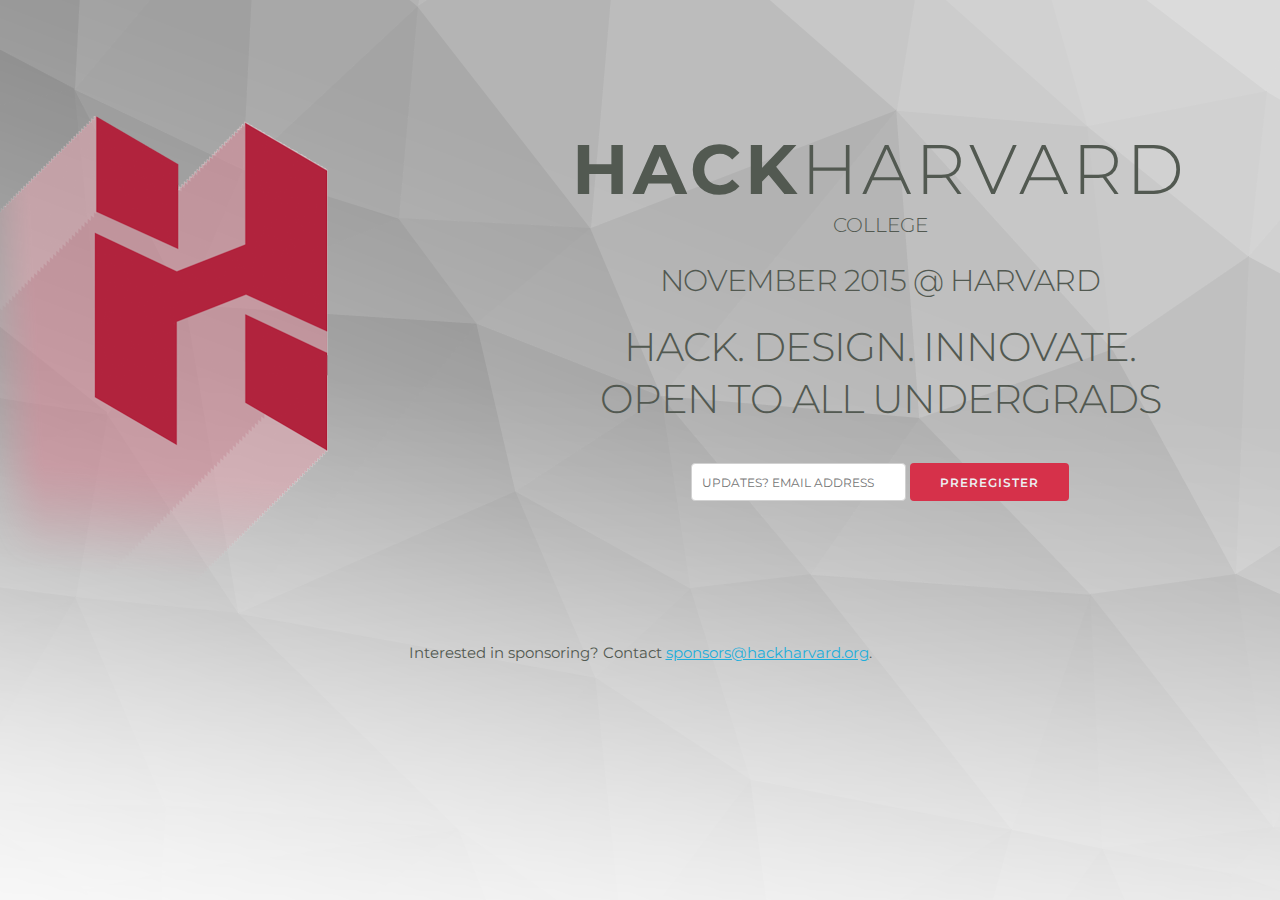
==== commit 78d80ae9: "fix footer" ====
--- a/index.html
+++ b/index.html
@@ -7,7 +7,8 @@
   <meta http-equiv="X-UA-Compatible" content="IE=edge">
   <meta name="viewport" content="width=device-width, initial-scale=1">
   <meta name="description" content="HackHarvard - November 2015. Official page of the Harvard Hackathon">
-  <meta name="author" content="HackHarvard College"><!-- site coded by Jason Herrmann and the HackHarvard Hackathon organization -->
+  <meta name="author" content="HackHarvard College">
+  <!-- site coded by Jason Herrmann and the HackHarvard Hackathon organization -->
 
   <link rel="stylesheet" type="text/css" href="css/normalize.css">
   <link rel="stylesheet" type="text/css" href="css/skeleton.css">
@@ -35,45 +36,43 @@
   <meta name="theme-color" content="#ffffff">
 </head>
 <body>
-<div clas="wrapper">
-    <section class="section hero">
-      <div class="container">
+<section class="section hero">
+  <div class="container">
+    <div class="row">
+      <div class="one-half column">
+        <img class="logo" src="img/logo2.png" alt="HackHarvard Logo">
+      </div>
+      <div class="one-half column u-pull-right headings">
+        <h2 class="title"><strong>Hack</strong>Harvard</h2>
+        <h6 class="small">College</h6>
+        <h4 class="date">November 2015 @ Harvard</h4>
+
+        <h3 class="tagline">Hack. Design. Innovate.<br>Open To All Undergrads</h3>
+
         <div class="row">
-          <div class="one-half column">
-            <img class="logo" src="img/logo2.png" alt="HackHarvard Logo">
-          </div>
-          <div class="one-half column u-pull-right headings">
-                <h2 class="title"><strong>Hack</strong>Harvard</h2>
-                <h6 class="small">College</h6>
-                <h4 class="date">November 2015 @ Harvard</h4>
-                <h3 class="tagline">Hack. Design. Innovate.<br>Open To All Undergrads</h3>
-           
-            <div class="row">
-            <section class="section signup">
-                  <div class="container">
-                    <form action="//hackharvard.us11.list-manage.com/subscribe/post?u=c583025da1175423ed1d36b11&amp;id=26d9147d6b"
-                          method="post" name="mc-embedded-subscribe-form" target="_blank" novalidate>
-                      <input type="email" value="" name="EMAIL" class="form-textbox" placeholder="Updates? Email Address">
+          <section class="section signup">
+            <div class="container">
+              <form
+                action="//hackharvard.us11.list-manage.com/subscribe/post?u=c583025da1175423ed1d36b11&amp;id=26d9147d6b"
+                method="post" name="mc-embedded-subscribe-form" target="_blank" novalidate>
+                <input type="email" value="" name="EMAIL" class="form-textbox" placeholder="Updates? Email Address">
 
-                      <!-- real people should not fill this in and expect good things - do not remove this or risk form bot signups-->
-                      <div style="position: absolute; left: -5000px;">
-                        <input type="text" name="b_c583025da1175423ed1d36b11_26d9147d6b" tabindex="-1" value="">
-                      </div>
-                      <input type="submit" value="Preregister" name="subscribe" class="button">
-                    </form>
-                  </div>
-            </section>
-          </div>
+                <!-- real people should not fill this in and expect good things - do not remove this or risk form bot signups-->
+                <div style="position: absolute; left: -5000px;">
+                  <input type="text" name="b_c583025da1175423ed1d36b11_26d9147d6b" tabindex="-1" value="">
+                </div>
+                <input type="submit" value="Preregister" name="subscribe" class="button">
+              </form>
             </div>
+          </section>
         </div>
-          
       </div>
-    </section>
-<div class="row">
+    </div>
     <footer>
       <p>Interested in sponsoring? Contact <a href="mailto:sponsors@hackharvard.org">sponsors@hackharvard.org</a>.</p>
     </footer>
-</div>
-</div>
+  </div>
+</section>
+
 </body>
 </html>
--- a/css/main.css
+++ b/css/main.css
@@ -12,14 +12,12 @@
 }
 
 .wrapper {
- 
+
   background-color: rgba(236, 240, 241, .55);
-  padding-top: 8%;
   position: relative;
-  width: 100%;
-  height: 100%;
+
   content: ' ';
-    
+
 }
 
 /* Sections
@@ -49,8 +47,8 @@
 /* Content column */
 .hero .headings {
   width: 70%;
+  margin-top: -10%;
   margin-right: -10%;
-  margin-top: -10%;
   position: relative;
   text-align: center;
   text-transform: uppercase;
@@ -106,9 +104,9 @@
 }
 
 .signup .form-textbox {
- 
-    min-width: 40%;
-    
+
+  min-width: 40%;
+
 }
 
 .signup .button {
@@ -125,11 +123,10 @@
 /* Footer
 –––––––––––––––––––––––––––––––––––––––––––––––––– */
 footer {
-    
-    margin-top: 2%;
-    
-}
-
+  margin-top: 2%;
+  display: block;
+  text-align: center;
+}
 
 /* Animation Controllers
 –––––––––––––––––––––––––––––––––––––––––––––––––– */
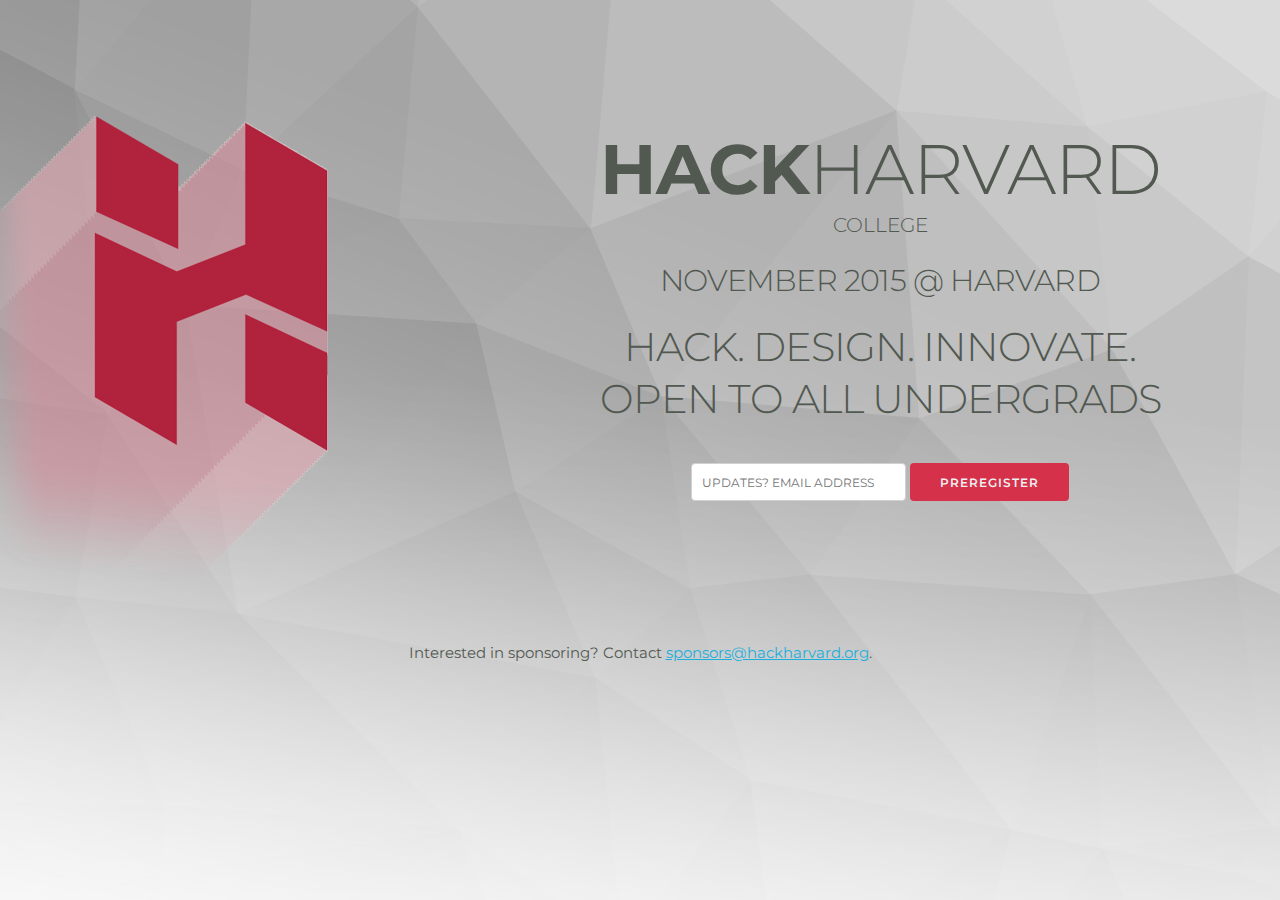
==== commit 0358d8ad: "break hack harvard into two words" ====
--- a/index.html
+++ b/index.html
@@ -34,6 +34,23 @@
   <meta name="msapplication-TileColor" content="#da532c">
   <meta name="msapplication-TileImage" content="/favicons/mstile-144x144.png">
   <meta name="theme-color" content="#ffffff">
+
+
+  <meta property="og:site_name" content="HackHarvard 2015">
+  <meta property="og:description" content="November 2015 @ Harvard - Hack. Design. Innovate.">
+  <meta property="og:url" content="http://hackharvard.org">
+  <meta property="og:title" content="HackHarvard 2015">
+  <meta property="og:image" content="http://hackharvard.org/img/fb-og-image.png">
+  <meta property="og:image:type" content="image/png">
+  <meta property="og:image:width" content="1200">
+  <meta property="og:image:height" content="630">
+
+  <meta name="twitter:card" content="summary_large_image">
+  <meta name="twitter:site" content="@hack_harvard">
+  <meta name="twitter:creator" content="@hack_harvard">
+  <meta name="twitter:title" content="HackHarvard 2015">
+  <meta name="twitter:description" content="November 2015 @ Harvard - Hack. Design. Innovate.">
+  <meta name="twitter:image" content="http://hackharvard.org/img/twitter-card-image.png">
 </head>
 <body>
 <section class="section hero">
@@ -43,7 +60,11 @@
         <img class="logo" src="img/logo2.png" alt="HackHarvard Logo">
       </div>
       <div class="one-half column u-pull-right headings">
-        <h2 class="title"><strong>Hack</strong>Harvard</h2>
+        <h2 class="title">
+          <span>
+            <span class="bold">Hack</span><span>Harvard</span>
+          </span>
+        </h2>
         <h6 class="small">College</h6>
         <h4 class="date">November 2015 @ Harvard</h4>
 
--- a/css/main.css
+++ b/css/main.css
@@ -47,8 +47,7 @@
 /* Content column */
 .hero .headings {
   width: 70%;
-  margin-top: -10%;
-  margin-right: -10%;
+  margin: 0 auto;
   position: relative;
   text-align: center;
   text-transform: uppercase;
@@ -61,12 +60,21 @@
   animation-name: appear;
 }
 
-.hero .title {
+.title {
   margin: 0.2rem auto 0;
+}
+
+.bold {
+  font-weight: bold;
+}
+
+.title > span {
   font-size: 7rem;
-  letter-spacing: 0.4rem;
-}
-
+}
+
+.title > span > span {
+  display: inline-block;
+}
 .hero .small {
   margin-top: -0.5rem;
   font-size: 2rem;
@@ -298,6 +306,13 @@
     max-height: 362px;
   }
 
+  .hero .headings {
+
+    margin-top: -10%;
+    margin-right: -10%;
+
+  }
+
   .hero-heading {
     font-size: 2.4rem;
   }
@@ -309,6 +324,13 @@
     height: 190px;
   }
 
+  .headings {
+
+    margin-top: -10%;
+    margin-right: -10%;
+
+  }
+
   .hero-heading {
     font-size: 2.6rem;
   }
@@ -344,6 +366,13 @@
     padding: 20rem 0 8rem;
   }
 
+  .headings {
+
+    margin-top: -10%;
+    margin-right: -10%;
+
+  }
+
   .hero {
     padding: 22rem 0;
   }
